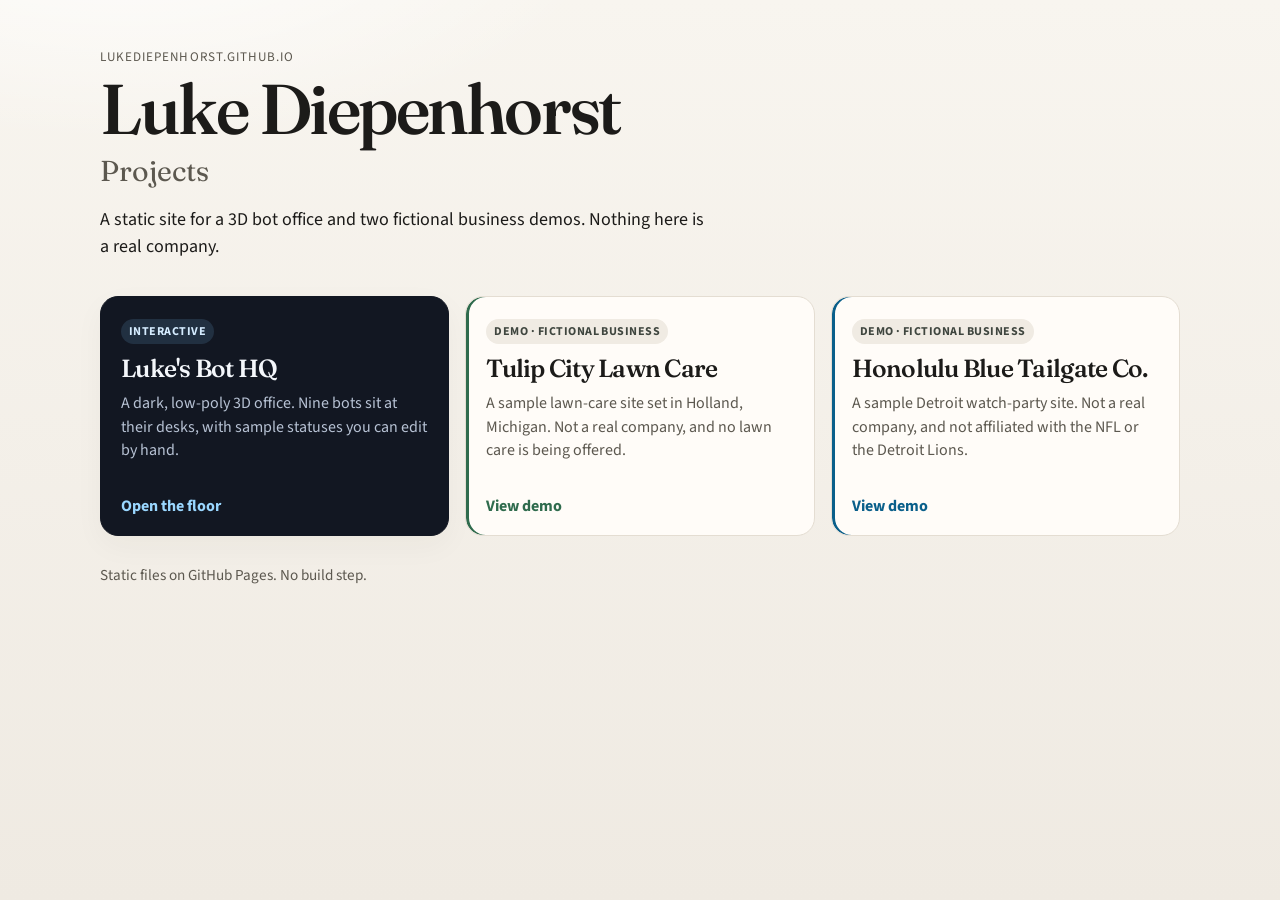
==== index.html @ 01d3e001 "Add a static project site with a 3D bot office Serve a landing page, Luke's Bot HQ, and the two fict" ====
<!DOCTYPE html>
<html lang="en">
<head>
  <meta charset="utf-8">
  <meta name="viewport" content="width=device-width, initial-scale=1">
  <meta name="color-scheme" content="light">
  <title>Luke Diepenhorst - Projects</title>
  <meta name="description" content="Projects and fictional business demos by Luke Diepenhorst.">
  <link rel="icon" href="favicon.svg" type="image/svg+xml">
  <link rel="preconnect" href="https://fonts.googleapis.com">
  <link rel="preconnect" href="https://fonts.gstatic.com" crossorigin>
  <link href="https://fonts.googleapis.com/css2?family=Fraunces:opsz,wght@9..144,560;9..144,650&family=Source+Sans+3:wght@400;600;700&display=swap" rel="stylesheet">
  <link rel="stylesheet" href="styles.css">
</head>
<body>
  <a class="skip-link" href="#projects">Skip to projects</a>
  <main class="wrap">
    <header class="intro">
      <p class="eyebrow">lukediepenhorst.github.io</p>
      <h1>Luke Diepenhorst</h1>
      <p class="sub">Projects</p>
      <p class="lede">A static site for a 3D bot office and two fictional business demos. Nothing here is a real company.</p>
    </header>
    <section class="cards" id="projects" aria-label="Projects">
      <a class="card card-hq" href="./bot-hq/">
        <span class="tag">Interactive</span>
        <h2>Luke's Bot HQ</h2>
        <p>A dark, low-poly 3D office. Nine bots sit at their desks, with sample statuses you can edit by hand.</p>
        <span class="go">Open the floor</span>
      </a>
      <a class="card card-lawn" href="./tulip-city-lawn-care/">
        <span class="tag">Demo · Fictional business</span>
        <h2>Tulip City Lawn Care</h2>
        <p>A sample lawn-care site set in Holland, Michigan. Not a real company, and no lawn care is being offered.</p>
        <span class="go">View demo</span>
      </a>
      <a class="card card-tailgate" href="./honolulu-blue-tailgate/">
        <span class="tag">Demo · Fictional business</span>
        <h2>Honolulu Blue Tailgate Co.</h2>
        <p>A sample Detroit watch-party site. Not a real company, and not affiliated with the NFL or the Detroit Lions.</p>
        <span class="go">View demo</span>
      </a>
    </section>
    <footer>
      <p>Static files on GitHub Pages. No build step.</p>
    </footer>
  </main>
</body>
</html>
---- styles.css ----
:root {
  color-scheme: light;
  --ink: #1c1b19;
  --muted: #5c584f;
  --paper: #f6f3ed;
  --card: #fffcf8;
  --line: #e4ddd2;
  --hq: #121722;
  --lawn: #2f6b4d;
  --blue: #0a5f8a;
}

* { box-sizing: border-box; }

html, body { margin: 0; }

body {
  min-height: 100vh;
  color: var(--ink);
  font-family: "Source Sans 3", "Segoe UI", sans-serif;
  background:
    radial-gradient(900px 420px at 10% -10%, rgba(255, 255, 255, 0.9), transparent 55%),
    linear-gradient(180deg, #f8f5ef 0%, #efeae2 100%);
}

.skip-link {
  position: absolute;
  left: 12px;
  top: 8px;
  transform: translateY(-140%);
  background: var(--ink);
  color: white;
  padding: 8px 12px;
  border-radius: 8px;
  z-index: 5;
}

.skip-link:focus { transform: none; }

.wrap {
  width: min(1080px, calc(100% - 32px));
  margin: 0 auto;
  padding: 48px 0 40px;
}

.eyebrow {
  margin: 0 0 10px;
  font-size: 0.82rem;
  letter-spacing: 0.08em;
  text-transform: uppercase;
  color: var(--muted);
}

h1 {
  margin: 0;
  font-family: Fraunces, Georgia, serif;
  font-weight: 560;
  font-size: clamp(2.6rem, 6vw, 4.4rem);
  letter-spacing: -0.035em;
  line-height: 0.95;
}

.sub {
  margin: 10px 0 0;
  font-family: Fraunces, Georgia, serif;
  font-size: clamp(1.4rem, 2.5vw, 1.8rem);
  color: var(--muted);
}

.lede {
  max-width: 38rem;
  margin: 18px 0 0;
  font-size: 1.125rem;
  line-height: 1.5;
  color: var(--ink);
}

.cards {
  display: grid;
  grid-template-columns: repeat(3, minmax(0, 1fr));
  gap: 16px;
  margin-top: 36px;
}

.card {
  display: flex;
  flex-direction: column;
  align-items: flex-start;
  gap: 10px;
  min-height: 240px;
  padding: 22px 20px 18px;
  text-decoration: none;
  color: inherit;
  background: var(--card);
  border: 1px solid var(--line);
  border-radius: 18px;
  box-shadow: 0 10px 30px rgba(60, 42, 20, 0.04);
}

.card h2 {
  margin: 0;
  font-family: Fraunces, Georgia, serif;
  font-size: 1.55rem;
  font-weight: 560;
  letter-spacing: -0.03em;
  line-height: 1.15;
}

.card p {
  margin: 0;
  line-height: 1.45;
  color: var(--muted);
}

.card-lawn { box-shadow: inset 3px 0 0 var(--lawn); }
.card-tailgate { box-shadow: inset 3px 0 0 var(--blue); }

.card-hq {
  background: var(--hq);
  color: #f4f7fb;
  border-color: #121722;
}

.card-hq p { color: #b7c2d4; }

.tag {
  display: inline-block;
  padding: 4px 8px;
  border-radius: 999px;
  background: #f0ebe3;
  color: #3f463f;
  font-size: 0.75rem;
  font-weight: 700;
  letter-spacing: 0.04em;
  text-transform: uppercase;
}

.card-hq .tag {
  background: rgba(126, 200, 255, 0.14);
  color: #d5ecff;
}

.go {
  margin-top: auto;
  padding-top: 12px;
  font-weight: 700;
  color: var(--ink);
}

.card-hq .go { color: #9ad7ff; }
.card-lawn .go { color: var(--lawn); }
.card-tailgate .go { color: var(--blue); }

.card:focus-visible {
  outline: 3px solid #1c1b19;
  outline-offset: 3px;
}

.card-hq:focus-visible { outline-color: #9ad7ff; }

@media (hover: hover) {
  .card:hover {
    transform: translateY(-2px);
    border-color: #cfc6b8;
  }

  .card-hq:hover { border-color: #2a3a52; }
}

footer {
  margin-top: 28px;
  color: var(--muted);
  font-size: 0.95rem;
}

footer p { margin: 0; }

@media (max-width: 860px) {
  .cards { grid-template-columns: 1fr; }
  .wrap { padding-top: 32px; }
  .card { min-height: 0; }
}
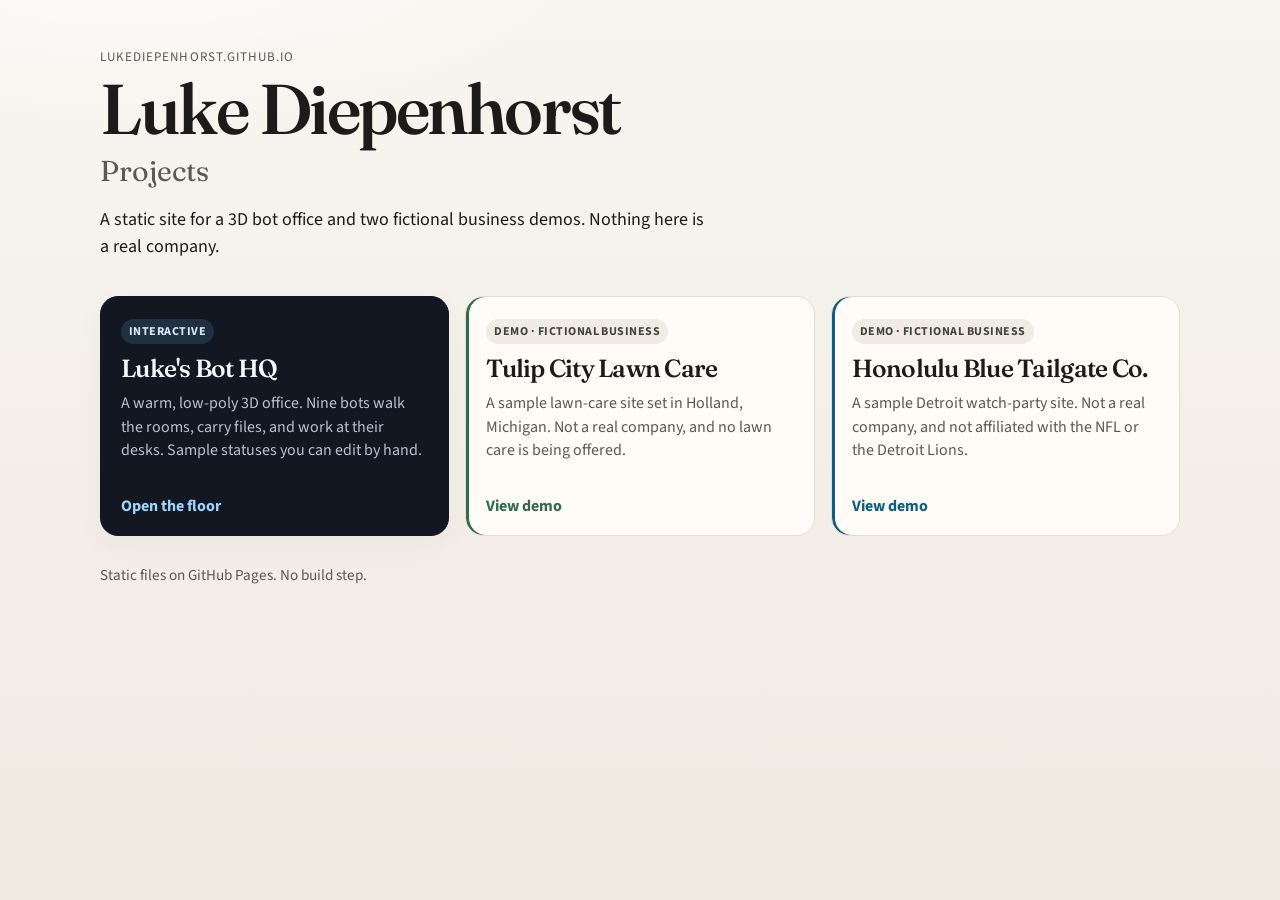
==== commit f5490746: "Rebuild Bot HQ as a walkable multi-room office The nine bots now move through doorways on a hallway " ====
--- a/index.html
+++ b/index.html
@@ -25,7 +25,7 @@
       <a class="card card-hq" href="./bot-hq/">
         <span class="tag">Interactive</span>
         <h2>Luke's Bot HQ</h2>
-        <p>A dark, low-poly 3D office. Nine bots sit at their desks, with sample statuses you can edit by hand.</p>
+        <p>A warm, low-poly 3D office. Nine bots walk the rooms, carry files, and work at their desks. Sample statuses you can edit by hand.</p>
         <span class="go">Open the floor</span>
       </a>
       <a class="card card-lawn" href="./tulip-city-lawn-care/">
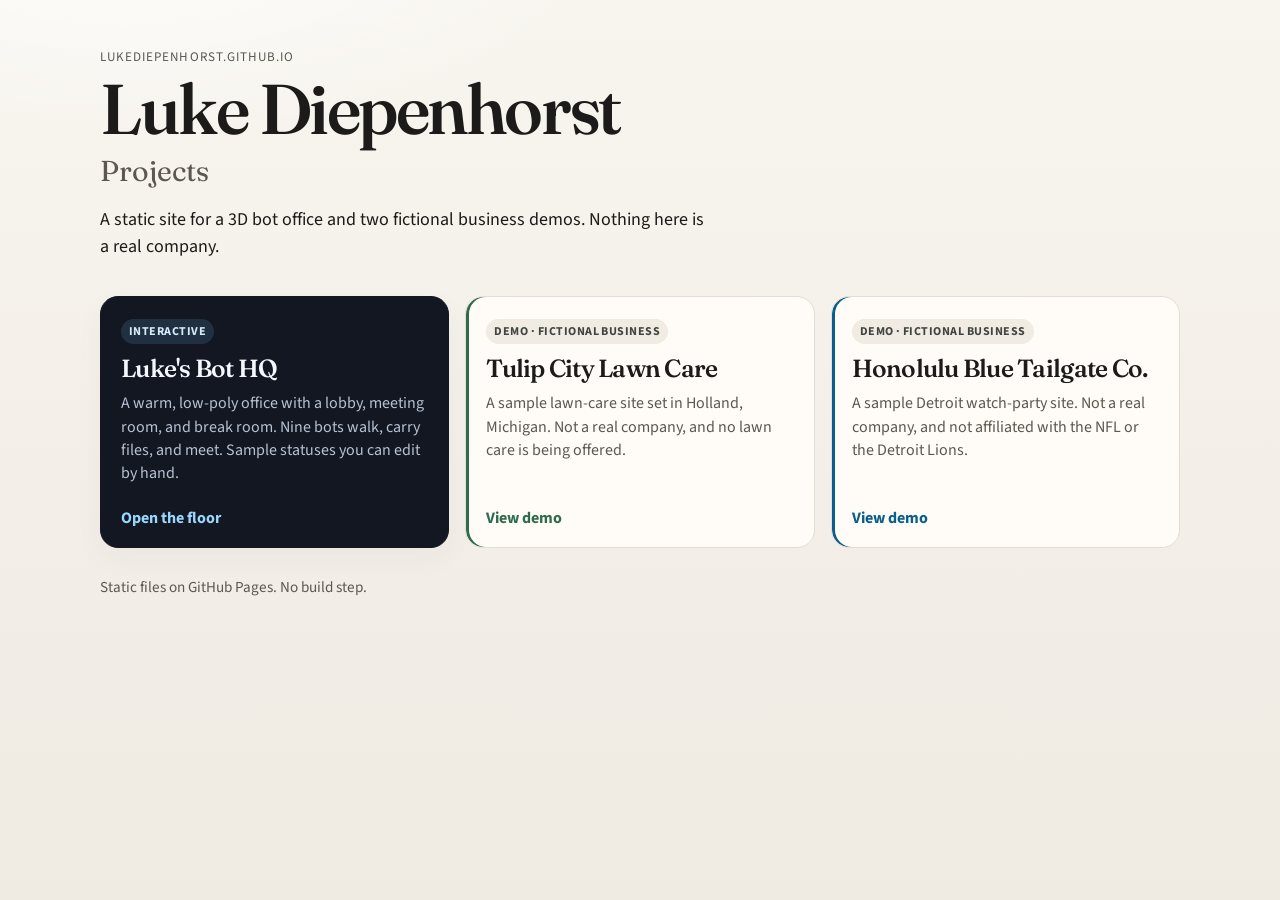
==== commit 206e3884: "Polish Bot HQ into a branded lobby office Add a shared brand config and logo, a reception lobby, gla" ====
--- a/index.html
+++ b/index.html
@@ -25,7 +25,7 @@
       <a class="card card-hq" href="./bot-hq/">
         <span class="tag">Interactive</span>
         <h2>Luke's Bot HQ</h2>
-        <p>A warm, low-poly 3D office. Nine bots walk the rooms, carry files, and work at their desks. Sample statuses you can edit by hand.</p>
+        <p>A warm, low-poly office with a lobby, meeting room, and break room. Nine bots walk, carry files, and meet. Sample statuses you can edit by hand.</p>
         <span class="go">Open the floor</span>
       </a>
       <a class="card card-lawn" href="./tulip-city-lawn-care/">
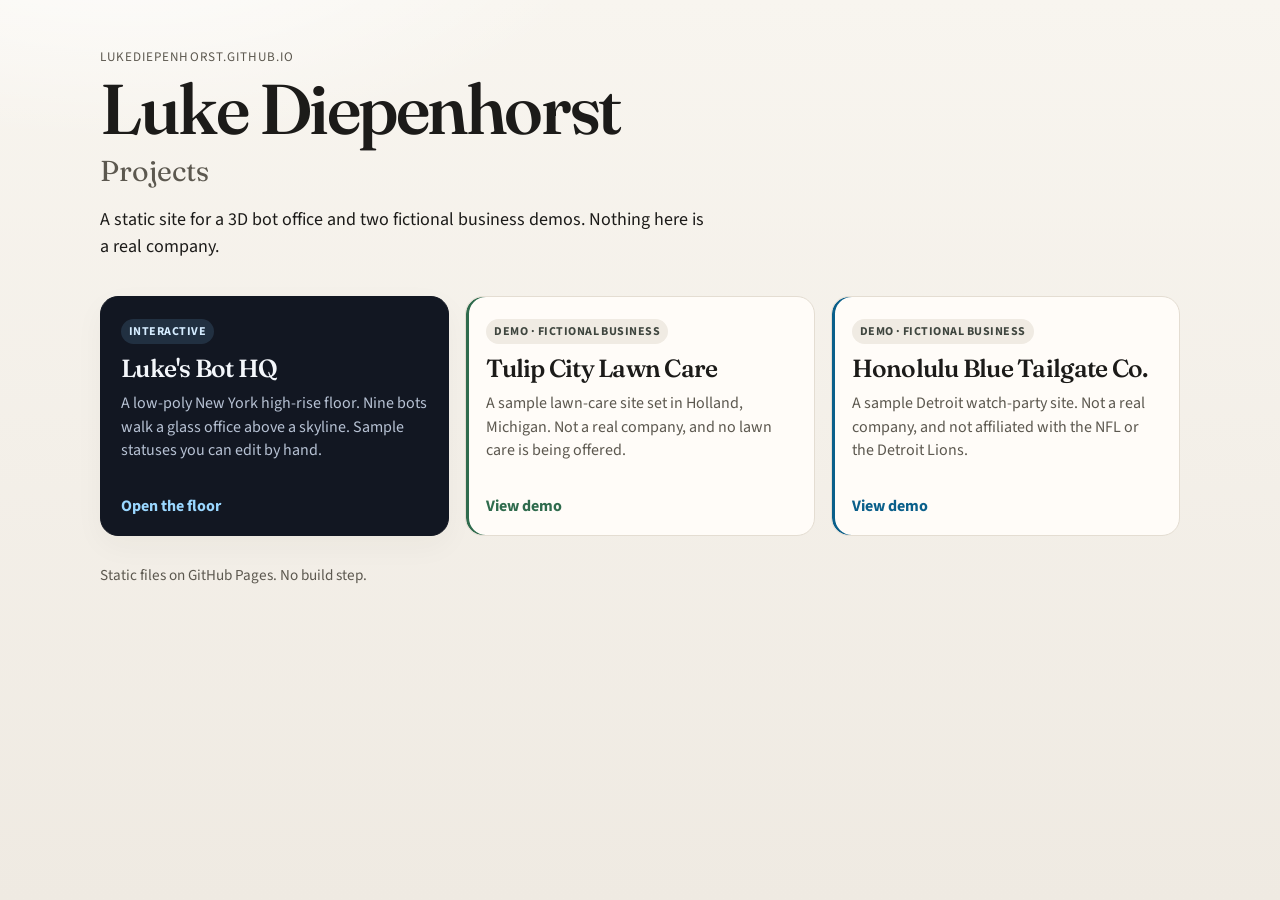
==== commit 61ee0c8f: "Turn Bot HQ into a glass high-rise floor Wrap the floor in curtain-wall glass, add a low-poly Manhat" ====
--- a/index.html
+++ b/index.html
@@ -25,7 +25,7 @@
       <a class="card card-hq" href="./bot-hq/">
         <span class="tag">Interactive</span>
         <h2>Luke's Bot HQ</h2>
-        <p>A warm, low-poly office with a lobby, meeting room, and break room. Nine bots walk, carry files, and meet. Sample statuses you can edit by hand.</p>
+        <p>A low-poly New York high-rise floor. Nine bots walk a glass office above a skyline. Sample statuses you can edit by hand.</p>
         <span class="go">Open the floor</span>
       </a>
       <a class="card card-lawn" href="./tulip-city-lawn-care/">
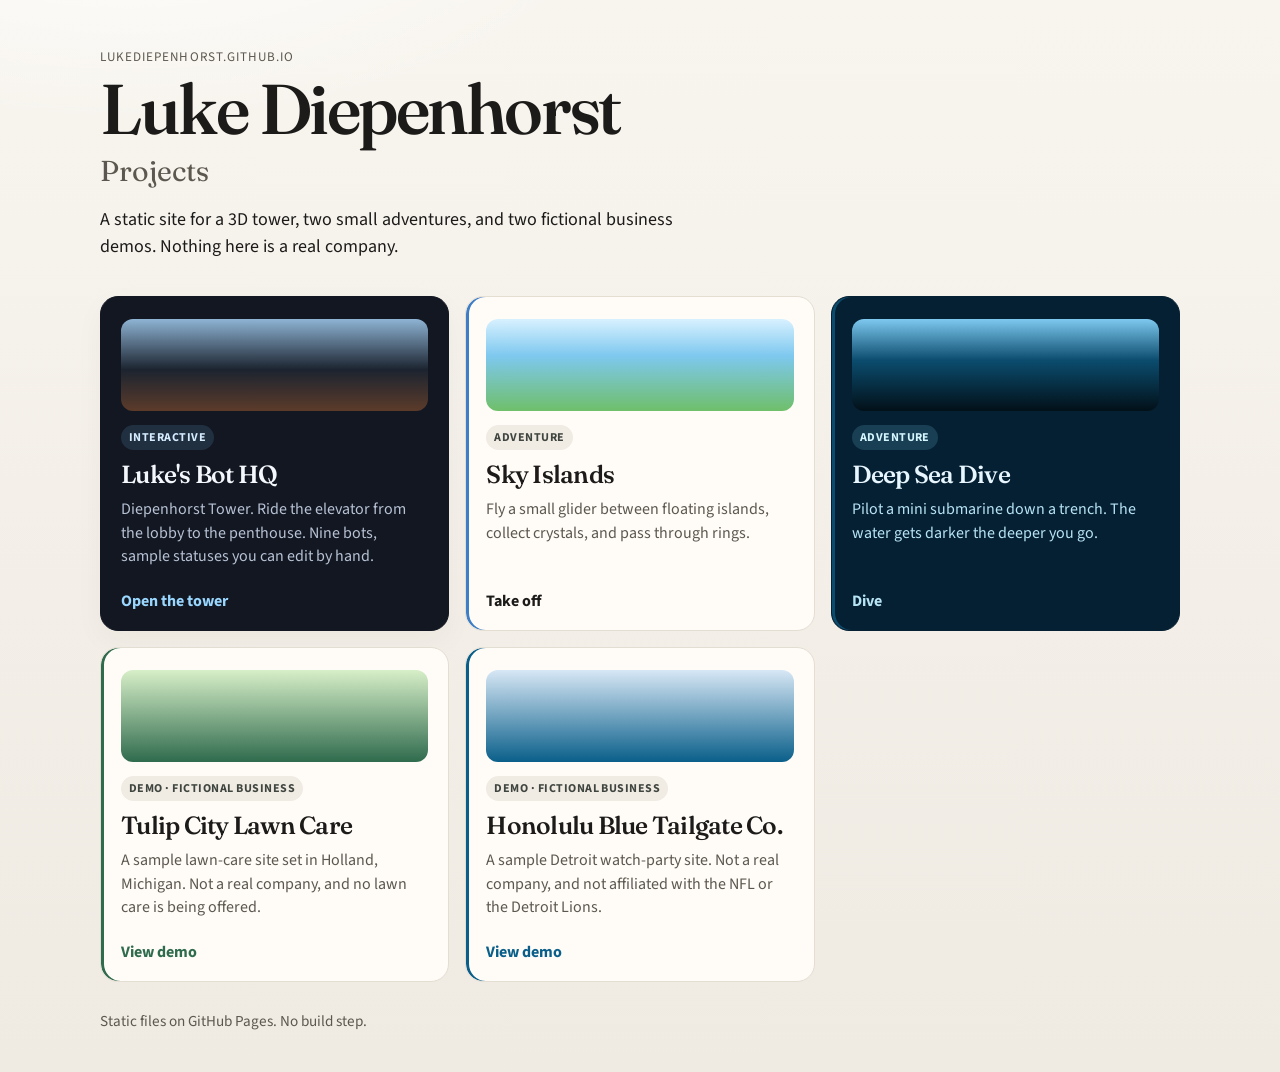
==== commit 476dd906: "Add the tower lobby, easier controls, and two adventures Give Bot HQ a ground-floor entrance, fuller" ====
--- a/index.html
+++ b/index.html
@@ -19,22 +19,39 @@
       <p class="eyebrow">lukediepenhorst.github.io</p>
       <h1>Luke Diepenhorst</h1>
       <p class="sub">Projects</p>
-      <p class="lede">A static site for a 3D bot office and two fictional business demos. Nothing here is a real company.</p>
+      <p class="lede">A static site for a 3D tower, two small adventures, and two fictional business demos. Nothing here is a real company.</p>
     </header>
     <section class="cards" id="projects" aria-label="Projects">
       <a class="card card-hq" href="./bot-hq/">
+        <span class="thumb thumb-hq" aria-hidden="true"></span>
         <span class="tag">Interactive</span>
         <h2>Luke's Bot HQ</h2>
-        <p>A low-poly New York high-rise floor. Nine bots walk a glass office above a skyline. Sample statuses you can edit by hand.</p>
-        <span class="go">Open the floor</span>
+        <p>Diepenhorst Tower. Ride the elevator from the lobby to the penthouse. Nine bots, sample statuses you can edit by hand.</p>
+        <span class="go">Open the tower</span>
+      </a>
+      <a class="card card-sky" href="./sky-islands/">
+        <span class="thumb thumb-sky" aria-hidden="true"></span>
+        <span class="tag">Adventure</span>
+        <h2>Sky Islands</h2>
+        <p>Fly a small glider between floating islands, collect crystals, and pass through rings.</p>
+        <span class="go">Take off</span>
+      </a>
+      <a class="card card-sea" href="./deep-sea-dive/">
+        <span class="thumb thumb-sea" aria-hidden="true"></span>
+        <span class="tag">Adventure</span>
+        <h2>Deep Sea Dive</h2>
+        <p>Pilot a mini submarine down a trench. The water gets darker the deeper you go.</p>
+        <span class="go">Dive</span>
       </a>
       <a class="card card-lawn" href="./tulip-city-lawn-care/">
+        <span class="thumb thumb-lawn" aria-hidden="true"></span>
         <span class="tag">Demo · Fictional business</span>
         <h2>Tulip City Lawn Care</h2>
         <p>A sample lawn-care site set in Holland, Michigan. Not a real company, and no lawn care is being offered.</p>
         <span class="go">View demo</span>
       </a>
       <a class="card card-tailgate" href="./honolulu-blue-tailgate/">
+        <span class="thumb thumb-tail" aria-hidden="true"></span>
         <span class="tag">Demo · Fictional business</span>
         <h2>Honolulu Blue Tailgate Co.</h2>
         <p>A sample Detroit watch-party site. Not a real company, and not affiliated with the NFL or the Detroit Lions.</p>
--- a/styles.css
+++ b/styles.css
@@ -82,6 +82,19 @@
   margin-top: 36px;
 }
 
+.thumb {
+  width: 100%;
+  height: 92px;
+  border-radius: 12px;
+  margin-bottom: 4px;
+}
+
+.thumb-hq { background: linear-gradient(#8eb4d4, #1c2430 55%, #5c3b2a); }
+.thumb-sky { background: linear-gradient(#d8f1ff, #7ec8ef 40%, #6fbf6a); }
+.thumb-sea { background: linear-gradient(#7ec8ef, #0b4c6e 45%, #021018); }
+.thumb-lawn { background: linear-gradient(#d7efc8, #2f6b4d); }
+.thumb-tail { background: linear-gradient(#d7e7f5, #0a5f8a); }
+
 .card {
   display: flex;
   flex-direction: column;
@@ -112,6 +125,10 @@
   color: var(--muted);
 }
 
+.card-sky { box-shadow: inset 3px 0 0 #3d7ec7; }
+.card-sea { box-shadow: inset 3px 0 0 #0b4c6e; color: #e7f6ff; background: #062033; border-color: #062033; }
+.card-sea p, .card-sea .go { color: #b7e4f5; }
+.card-sea .tag { background: rgba(126, 224, 255, 0.16); color: #d5f6ff; }
 .card-lawn { box-shadow: inset 3px 0 0 var(--lawn); }
 .card-tailgate { box-shadow: inset 3px 0 0 var(--blue); }
 
